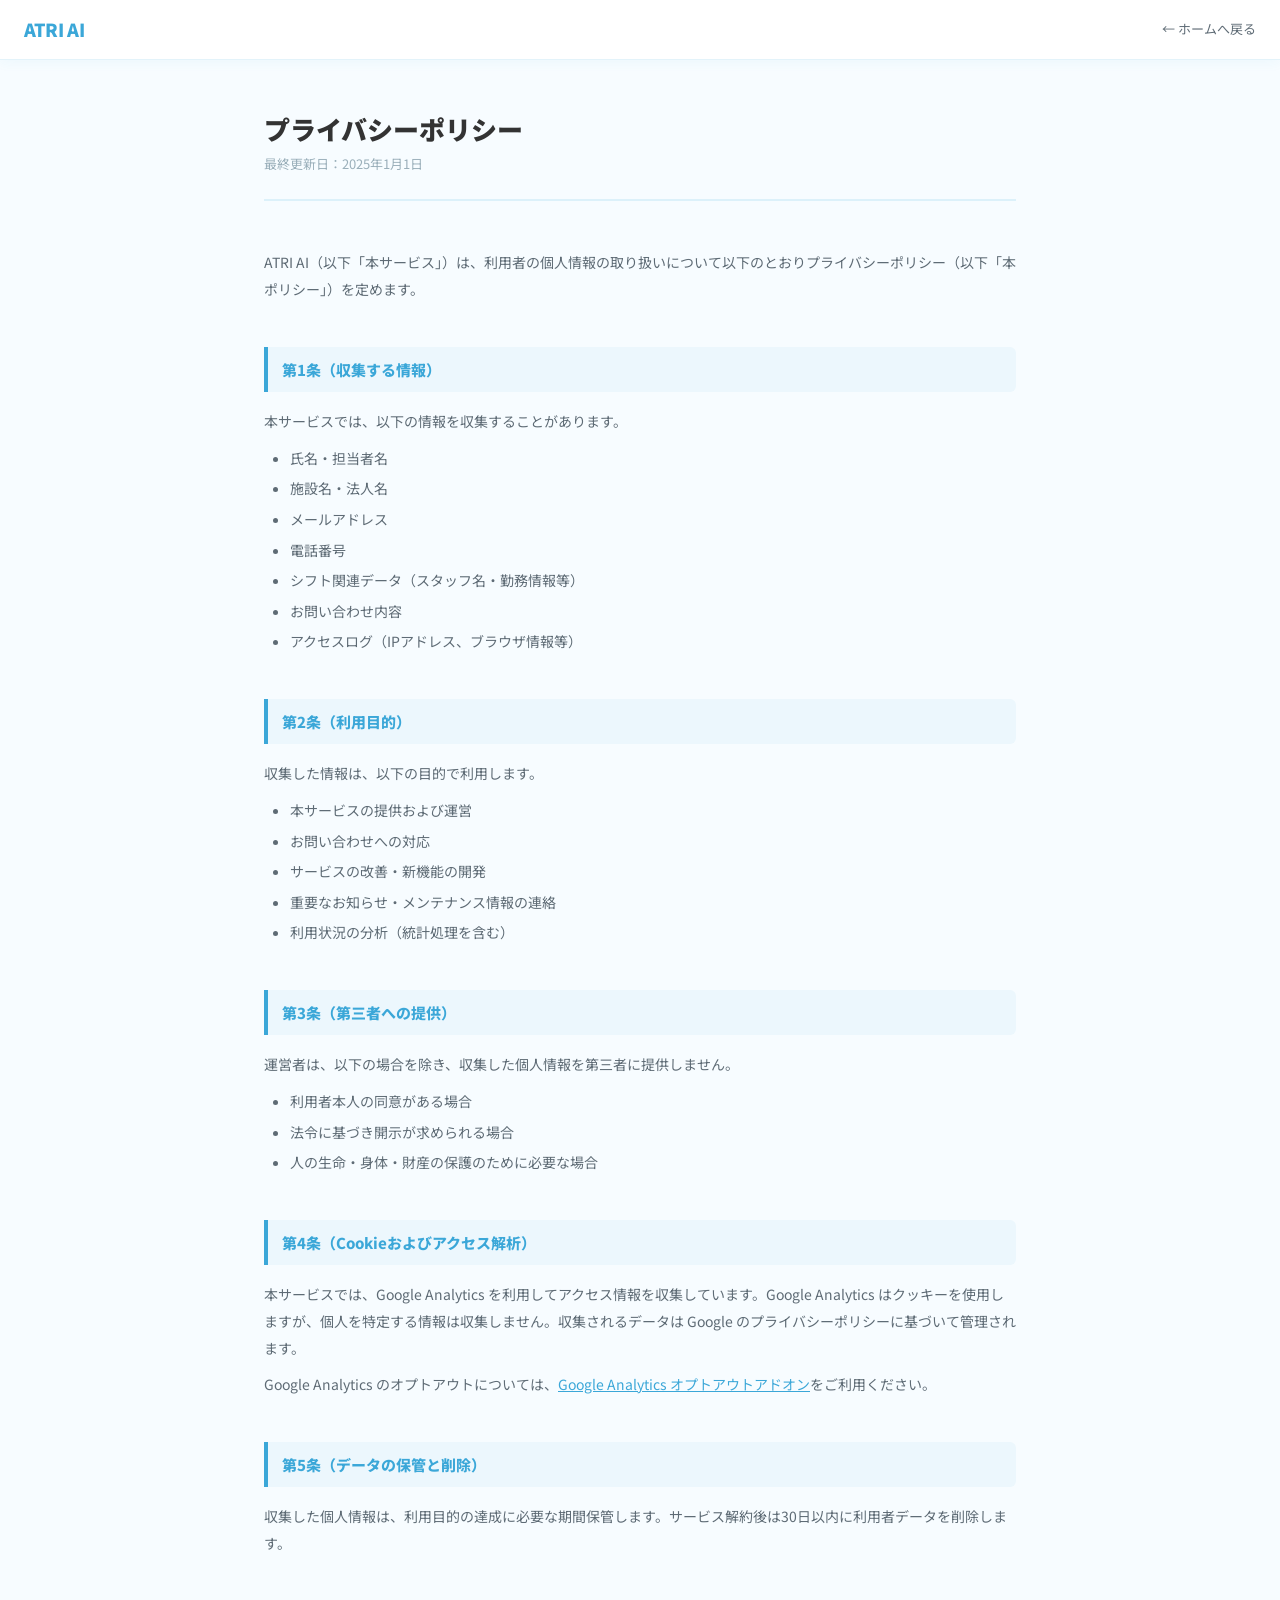
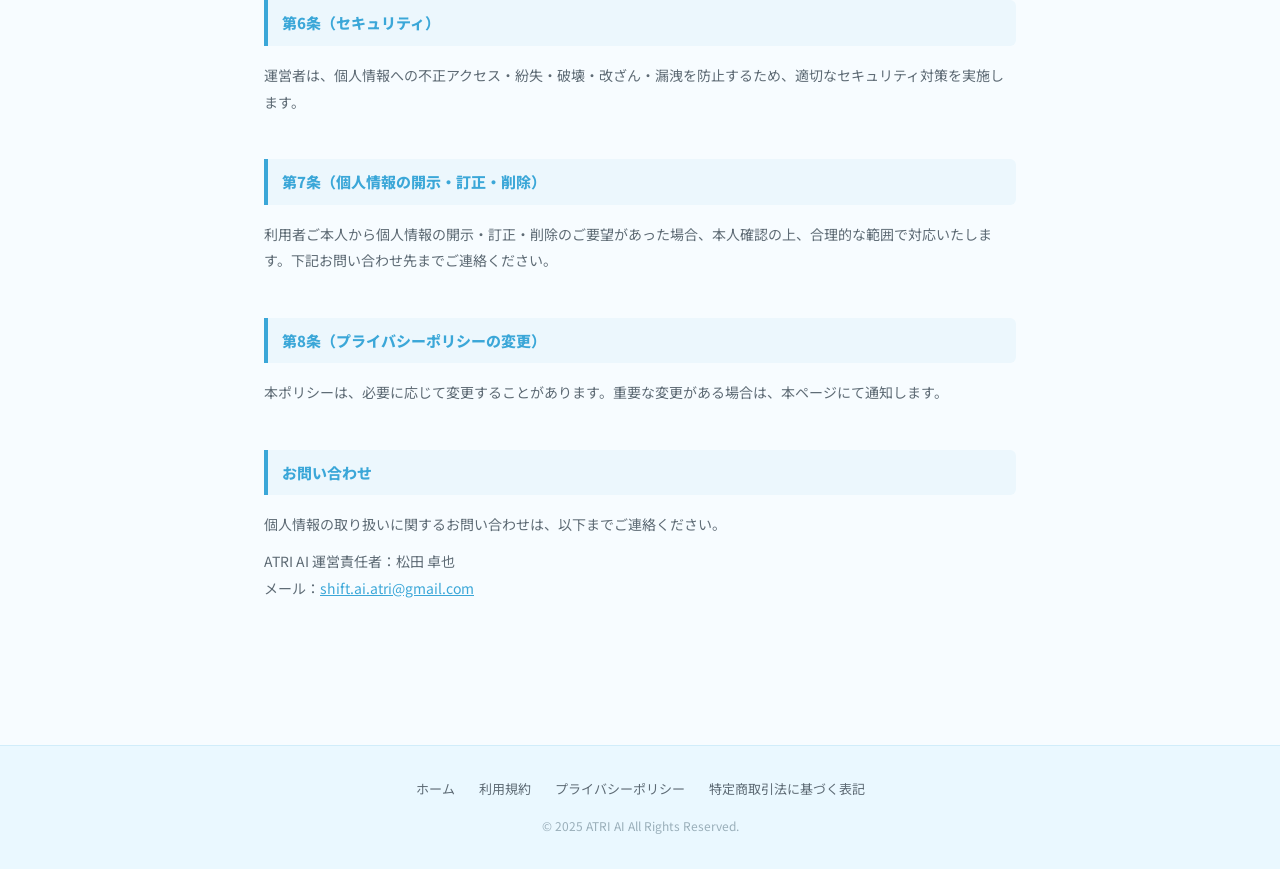
==== privacy.html @ 28c3974d "法務ページ（利用規約・プライバシーポリシー・特定商取引法）を追加" ====
<!DOCTYPE html>
<html lang="ja">
<head>
  <meta charset="UTF-8">
  <meta name="viewport" content="width=device-width, initial-scale=1.0">
  <title>プライバシーポリシー | ATRI AI</title>
  <meta name="description" content="ATRI AIのプライバシーポリシーです。個人情報の収集・利用・管理方針について説明しています。">
  <meta name="robots" content="noindex, nofollow">
  <link rel="stylesheet" href="legal.css">
  <!-- Google tag (gtag.js) -->
  <script async src="https://www.googletagmanager.com/gtag/js?id=G-LX3CBWZG6T"></script>
  <script>
    window.dataLayer = window.dataLayer || [];
    function gtag(){dataLayer.push(arguments);}
    gtag('js', new Date());
    gtag('config', 'G-LX3CBWZG6T');
  </script>
</head>
<body>
  <nav class="legal-nav">
    <a href="index.html" class="legal-nav-logo">ATRI AI</a>
    <a href="index.html" class="legal-nav-back">← ホームへ戻る</a>
  </nav>

  <main class="legal-main">
    <header class="legal-header">
      <h1 class="legal-title">プライバシーポリシー</h1>
      <p class="legal-updated">最終更新日：2025年1月1日</p>
    </header>

    <section class="legal-section">
      <p>ATRI AI（以下「本サービス」）は、利用者の個人情報の取り扱いについて以下のとおりプライバシーポリシー（以下「本ポリシー」）を定めます。</p>
    </section>

    <section class="legal-section">
      <h2>第1条（収集する情報）</h2>
      <p>本サービスでは、以下の情報を収集することがあります。</p>
      <ul>
        <li>氏名・担当者名</li>
        <li>施設名・法人名</li>
        <li>メールアドレス</li>
        <li>電話番号</li>
        <li>シフト関連データ（スタッフ名・勤務情報等）</li>
        <li>お問い合わせ内容</li>
        <li>アクセスログ（IPアドレス、ブラウザ情報等）</li>
      </ul>
    </section>

    <section class="legal-section">
      <h2>第2条（利用目的）</h2>
      <p>収集した情報は、以下の目的で利用します。</p>
      <ul>
        <li>本サービスの提供および運営</li>
        <li>お問い合わせへの対応</li>
        <li>サービスの改善・新機能の開発</li>
        <li>重要なお知らせ・メンテナンス情報の連絡</li>
        <li>利用状況の分析（統計処理を含む）</li>
      </ul>
    </section>

    <section class="legal-section">
      <h2>第3条（第三者への提供）</h2>
      <p>運営者は、以下の場合を除き、収集した個人情報を第三者に提供しません。</p>
      <ul>
        <li>利用者本人の同意がある場合</li>
        <li>法令に基づき開示が求められる場合</li>
        <li>人の生命・身体・財産の保護のために必要な場合</li>
      </ul>
    </section>

    <section class="legal-section">
      <h2>第4条（Cookieおよびアクセス解析）</h2>
      <p>本サービスでは、Google Analytics を利用してアクセス情報を収集しています。Google Analytics はクッキーを使用しますが、個人を特定する情報は収集しません。収集されるデータは Google のプライバシーポリシーに基づいて管理されます。</p>
      <p>Google Analytics のオプトアウトについては、<a href="https://tools.google.com/dlpage/gaoptout" target="_blank" rel="noopener noreferrer">Google Analytics オプトアウトアドオン</a>をご利用ください。</p>
    </section>

    <section class="legal-section">
      <h2>第5条（データの保管と削除）</h2>
      <p>収集した個人情報は、利用目的の達成に必要な期間保管します。サービス解約後は30日以内に利用者データを削除します。</p>
    </section>

    <section class="legal-section">
      <h2>第6条（セキュリティ）</h2>
      <p>運営者は、個人情報への不正アクセス・紛失・破壊・改ざん・漏洩を防止するため、適切なセキュリティ対策を実施します。</p>
    </section>

    <section class="legal-section">
      <h2>第7条（個人情報の開示・訂正・削除）</h2>
      <p>利用者ご本人から個人情報の開示・訂正・削除のご要望があった場合、本人確認の上、合理的な範囲で対応いたします。下記お問い合わせ先までご連絡ください。</p>
    </section>

    <section class="legal-section">
      <h2>第8条（プライバシーポリシーの変更）</h2>
      <p>本ポリシーは、必要に応じて変更することがあります。重要な変更がある場合は、本ページにて通知します。</p>
    </section>

    <section class="legal-section">
      <h2>お問い合わせ</h2>
      <p>個人情報の取り扱いに関するお問い合わせは、以下までご連絡ください。</p>
      <p>ATRI AI 運営責任者：松田 卓也<br>
      メール：<a href="mailto:shift.ai.atri@gmail.com">shift.ai.atri@gmail.com</a></p>
    </section>
  </main>

  <footer class="legal-footer">
    <nav class="legal-footer-links">
      <a href="index.html">ホーム</a>
      <a href="terms.html">利用規約</a>
      <a href="privacy.html">プライバシーポリシー</a>
      <a href="tokusho.html">特定商取引法に基づく表記</a>
    </nav>
    <p class="legal-footer-copy">© 2025 ATRI AI All Rights Reserved.</p>
  </footer>
</body>
</html>
---- legal.css ----
/* =====================================================
   ATRI AI — 法務ページ共通スタイル
   ===================================================== */
@import url('https://fonts.googleapis.com/css2?family=Noto+Sans+JP:wght@400;700;900&display=swap');

*, *::before, *::after {
  box-sizing: border-box;
  margin: 0;
  padding: 0;
}

body {
  font-family: 'Noto Sans JP', sans-serif;
  background: #F7FCFF;
  color: #333333;
  line-height: 1.7;
  font-size: 16px;
}

/* ナビバー */
.legal-nav {
  background: #fff;
  border-bottom: 1px solid rgba(59, 167, 216, 0.14);
  padding: 14px 24px;
  display: flex;
  align-items: center;
  gap: 16px;
  position: sticky;
  top: 0;
  z-index: 100;
  box-shadow: 0 2px 12px rgba(59, 167, 216, 0.06);
}

.legal-nav-logo {
  font-size: 18px;
  font-weight: 900;
  color: #3BA7D8;
  text-decoration: none;
  letter-spacing: -0.02em;
}

.legal-nav-back {
  margin-left: auto;
  font-size: 13px;
  color: #5E6B75;
  text-decoration: none;
  display: flex;
  align-items: center;
  gap: 4px;
  transition: color 0.2s;
}

.legal-nav-back:hover { color: #3BA7D8; }

/* メインコンテンツ */
.legal-main {
  max-width: 800px;
  margin: 0 auto;
  padding: 52px 24px 100px;
}

.legal-header {
  margin-bottom: 48px;
  padding-bottom: 24px;
  border-bottom: 2px solid rgba(59, 167, 216, 0.14);
}

.legal-title {
  font-size: 26px;
  font-weight: 900;
  color: #333;
  margin-bottom: 8px;
  line-height: 1.3;
}

.legal-updated {
  font-size: 13px;
  color: #9AAFBA;
}

/* セクション */
.legal-section {
  margin-bottom: 44px;
}

.legal-section h2 {
  font-size: 15px;
  font-weight: 800;
  color: #3BA7D8;
  padding: 10px 14px;
  background: rgba(59, 167, 216, 0.06);
  border-left: 4px solid #3BA7D8;
  border-radius: 0 6px 6px 0;
  margin-bottom: 16px;
}

.legal-section p {
  font-size: 14px;
  color: #5E6B75;
  line-height: 1.9;
  margin-bottom: 10px;
}

.legal-section p:last-child { margin-bottom: 0; }

.legal-section ul {
  padding-left: 1.6em;
  margin-bottom: 10px;
}

.legal-section li {
  font-size: 14px;
  color: #5E6B75;
  line-height: 1.9;
  margin-bottom: 4px;
}

.legal-section a { color: #3BA7D8; }

/* テーブル（特定商取引法） */
.legal-table {
  width: 100%;
  border-collapse: collapse;
  font-size: 14px;
  margin-top: 4px;
}

.legal-table th,
.legal-table td {
  padding: 14px 16px;
  border: 1px solid rgba(59, 167, 216, 0.16);
  text-align: left;
  vertical-align: top;
}

.legal-table th {
  background: rgba(59, 167, 216, 0.07);
  font-weight: 700;
  color: #333;
  width: 30%;
  white-space: nowrap;
}

.legal-table td {
  color: #5E6B75;
  line-height: 1.85;
}

/* フッター */
.legal-footer {
  background: #EAF8FF;
  border-top: 1px solid rgba(59, 167, 216, 0.14);
  padding: 32px 24px;
  text-align: center;
}

.legal-footer-links {
  display: flex;
  justify-content: center;
  flex-wrap: wrap;
  gap: 8px 24px;
  margin-bottom: 16px;
}

.legal-footer-links a {
  font-size: 13px;
  color: #5E6B75;
  text-decoration: none;
  transition: color 0.2s;
}

.legal-footer-links a:hover { color: #3BA7D8; }

.legal-footer-copy {
  font-size: 12px;
  color: #9AAFBA;
}

/* スマホ対応 */
@media (max-width: 640px) {
  .legal-main {
    padding: 36px 16px 80px;
  }

  .legal-title {
    font-size: 20px;
  }

  .legal-table th {
    width: 38%;
    white-space: normal;
  }

  .legal-table th,
  .legal-table td {
    padding: 10px 12px;
    font-size: 13px;
  }
}
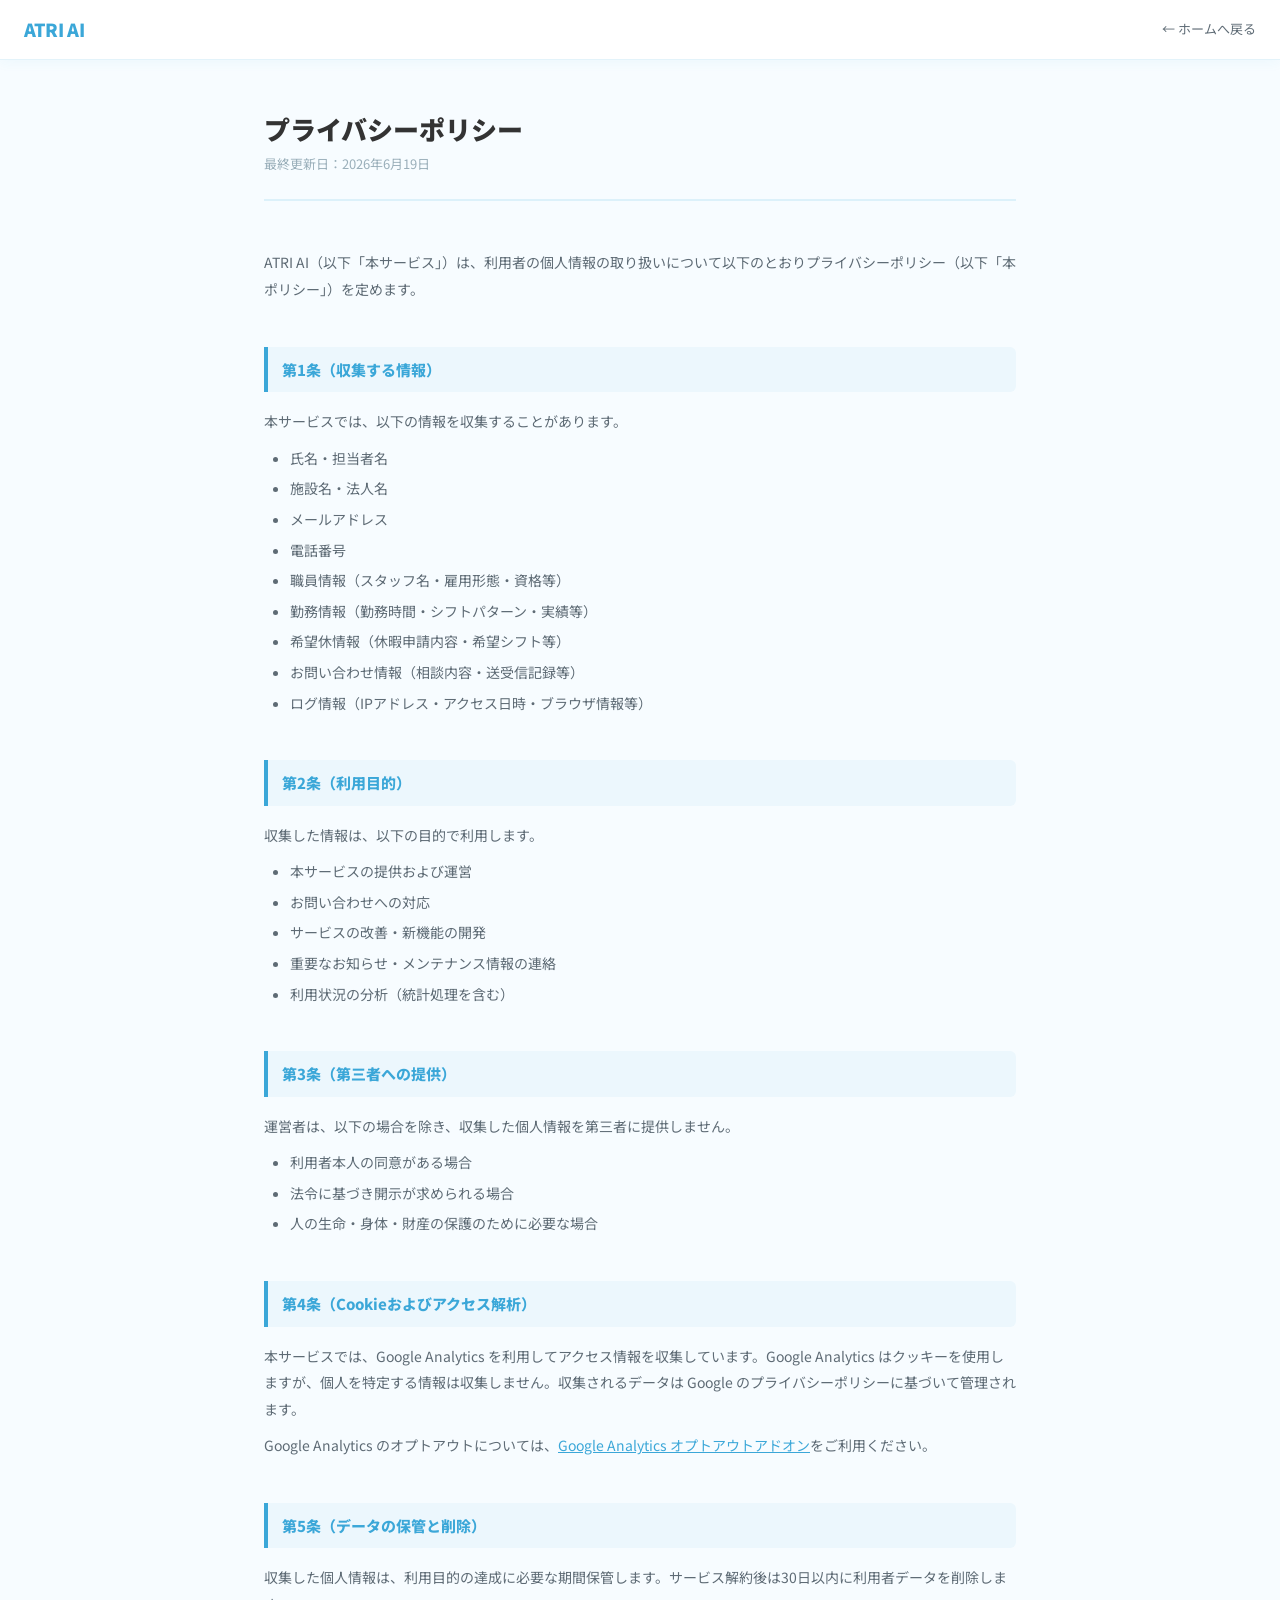
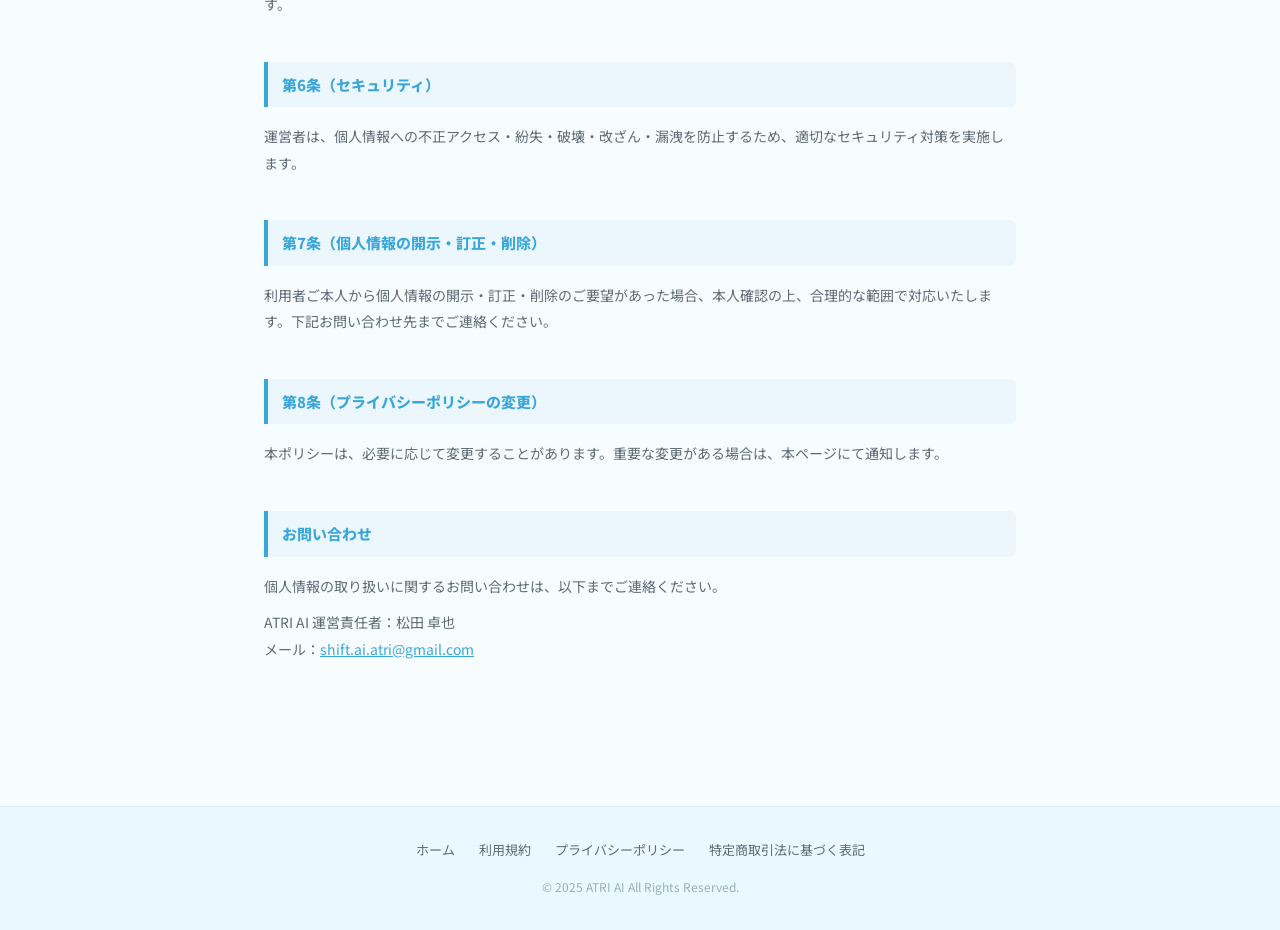
==== commit aef5f561: "法務ページを修正（更新日統一・特商法事業者表記・支払時期・プライバシー情報詳細化）" ====
--- a/privacy.html
+++ b/privacy.html
@@ -25,7 +25,7 @@
   <main class="legal-main">
     <header class="legal-header">
       <h1 class="legal-title">プライバシーポリシー</h1>
-      <p class="legal-updated">最終更新日：2025年1月1日</p>
+      <p class="legal-updated">最終更新日：2026年6月19日</p>
     </header>
 
     <section class="legal-section">
@@ -40,9 +40,11 @@
         <li>施設名・法人名</li>
         <li>メールアドレス</li>
         <li>電話番号</li>
-        <li>シフト関連データ（スタッフ名・勤務情報等）</li>
-        <li>お問い合わせ内容</li>
-        <li>アクセスログ（IPアドレス、ブラウザ情報等）</li>
+        <li>職員情報（スタッフ名・雇用形態・資格等）</li>
+        <li>勤務情報（勤務時間・シフトパターン・実績等）</li>
+        <li>希望休情報（休暇申請内容・希望シフト等）</li>
+        <li>お問い合わせ情報（相談内容・送受信記録等）</li>
+        <li>ログ情報（IPアドレス・アクセス日時・ブラウザ情報等）</li>
       </ul>
     </section>
 
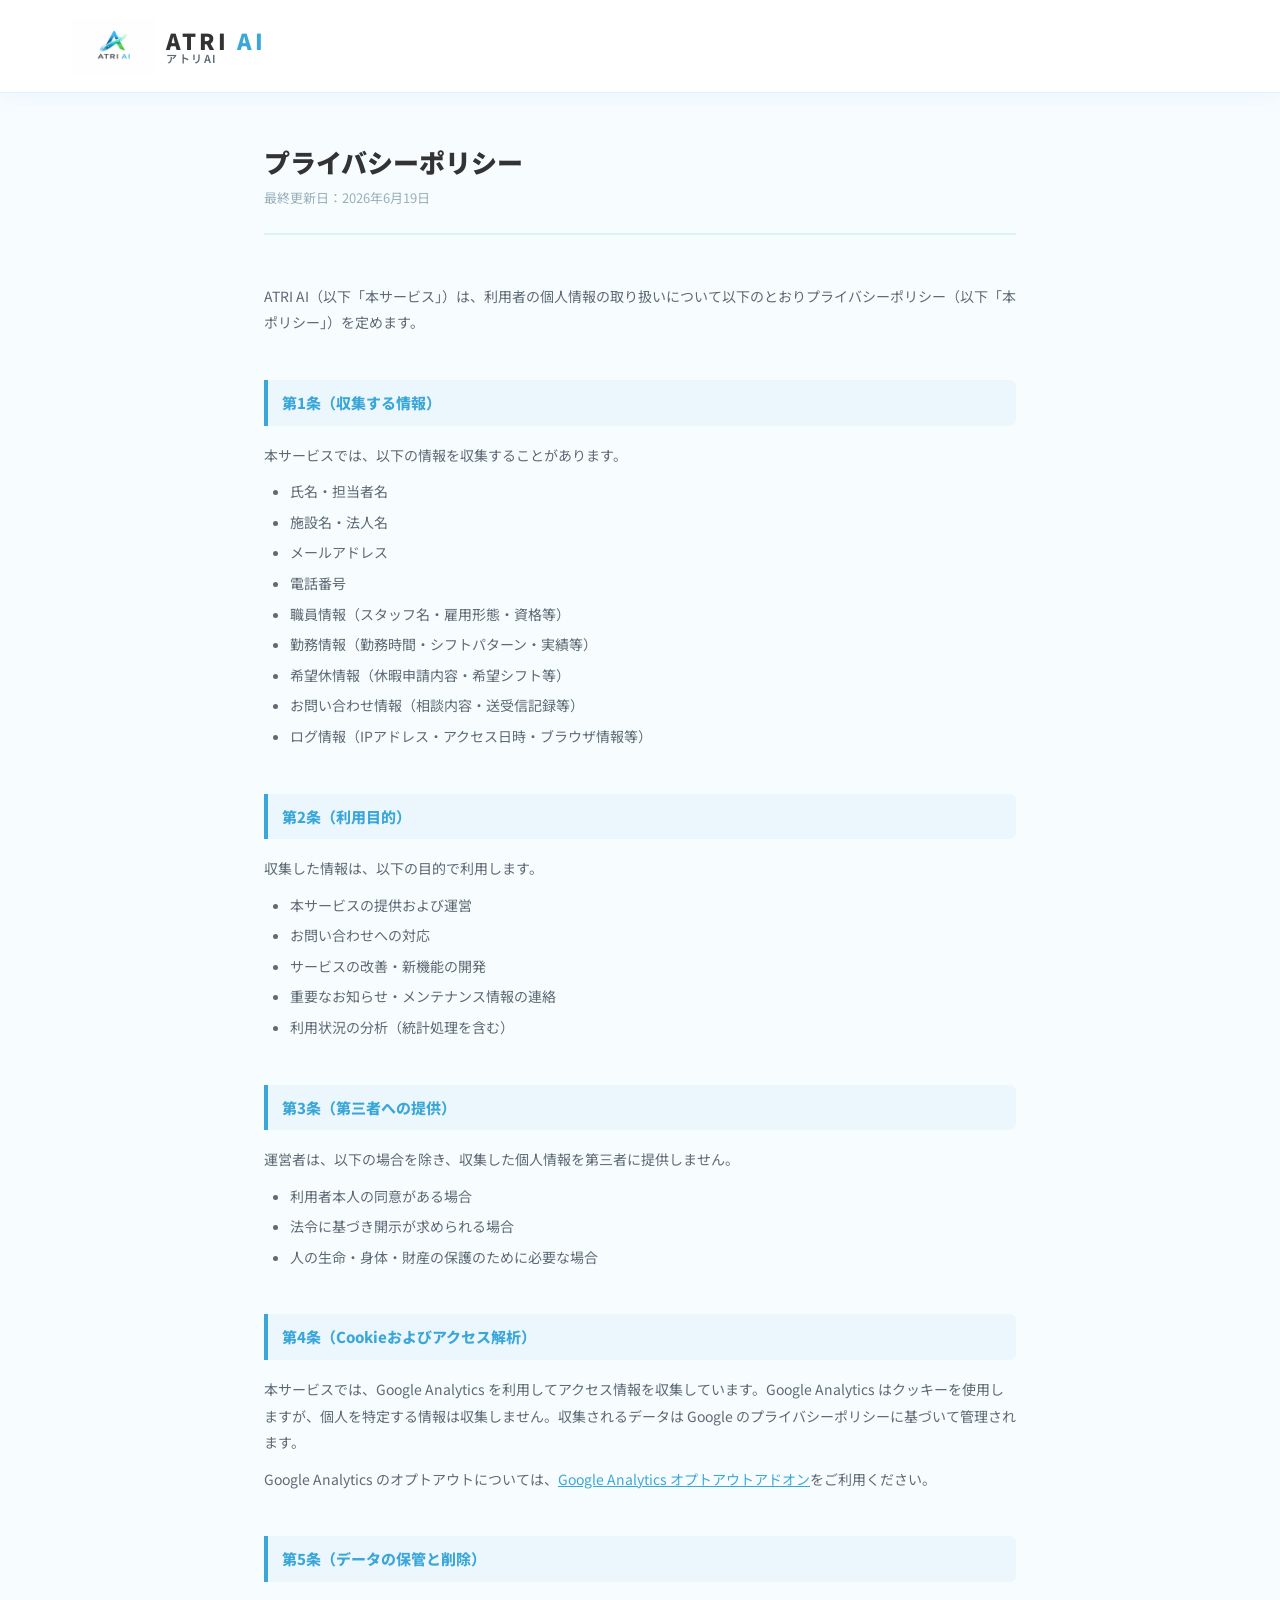
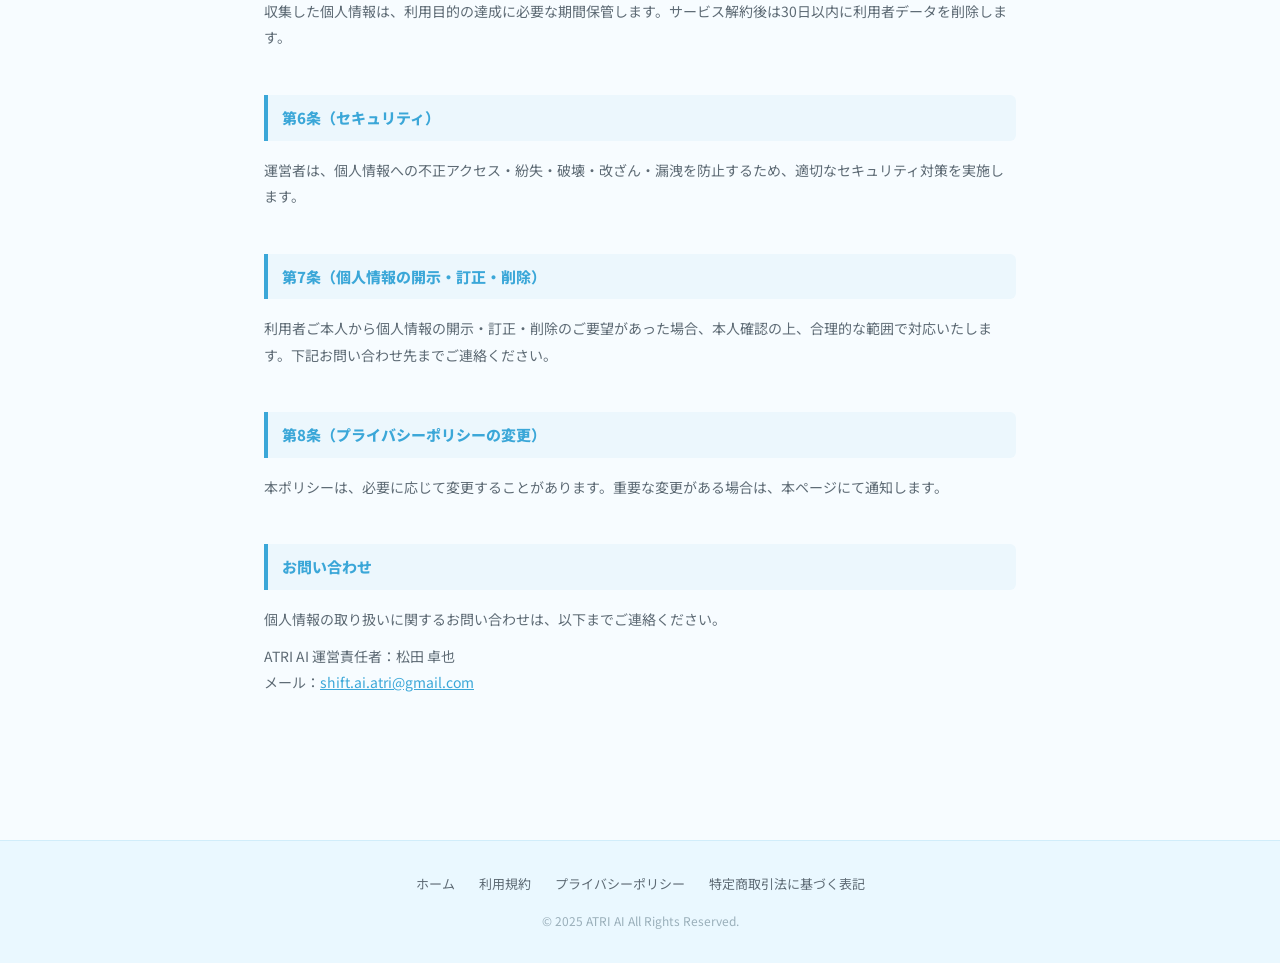
==== commit 48555c71: "法務ページのヘッダーをホームページと統一（ロゴ画像・ナビデザイン）" ====
--- a/privacy.html
+++ b/privacy.html
@@ -18,8 +18,15 @@
 </head>
 <body>
   <nav class="legal-nav">
-    <a href="index.html" class="legal-nav-logo">ATRI AI</a>
-    <a href="index.html" class="legal-nav-back">← ホームへ戻る</a>
+    <div class="nav-container">
+      <a href="index.html" class="nav-logo">
+        <img src="images/logo-dark.png" alt="ATRI AI ロゴ" class="logo-img">
+        <div class="logo-text-wrap">
+          <span class="logo-text">ATRI <span class="logo-accent">AI</span></span>
+          <span class="logo-text-ja">アトリAI</span>
+        </div>
+      </a>
+    </div>
   </nav>
 
   <main class="legal-main">
--- a/legal.css
+++ b/legal.css
@@ -17,40 +17,81 @@
   font-size: 16px;
 }
 
-/* ナビバー */
+/* ナビバー（index.htmlと同一デザイン） */
 .legal-nav {
-  background: #fff;
-  border-bottom: 1px solid rgba(59, 167, 216, 0.14);
-  padding: 14px 24px;
-  display: flex;
-  align-items: center;
-  gap: 16px;
   position: sticky;
   top: 0;
   z-index: 100;
-  box-shadow: 0 2px 12px rgba(59, 167, 216, 0.06);
-}
-
-.legal-nav-logo {
-  font-size: 18px;
+  background: rgba(255, 255, 255, 0.97);
+  backdrop-filter: blur(20px);
+  -webkit-backdrop-filter: blur(20px);
+  border-bottom: 1px solid rgba(59, 167, 216, 0.14);
+  box-shadow: 0 2px 20px rgba(59, 167, 216, 0.08);
+}
+
+.nav-container {
+  max-width: 1200px;
+  margin: 0 auto;
+  padding: 18px 32px;
+  display: flex;
+  align-items: center;
+}
+
+.nav-logo {
+  display: flex;
+  align-items: center;
+  gap: 10px;
+  flex-shrink: 0;
+  text-decoration: none;
+}
+
+.logo-img {
+  height: 56px;
+  width: auto;
+  display: block;
+  object-fit: contain;
+  flex-shrink: 0;
+  mix-blend-mode: multiply;
+}
+
+.logo-text-wrap {
+  display: flex;
+  flex-direction: column;
+  gap: 2px;
+  line-height: 1;
+}
+
+.logo-text {
+  font-family: 'Inter', 'Noto Sans JP', sans-serif;
+  font-size: 22px;
   font-weight: 900;
-  color: #3BA7D8;
-  text-decoration: none;
-  letter-spacing: -0.02em;
-}
-
-.legal-nav-back {
-  margin-left: auto;
-  font-size: 13px;
-  color: #5E6B75;
-  text-decoration: none;
-  display: flex;
-  align-items: center;
-  gap: 4px;
-  transition: color 0.2s;
-}
-
-.legal-nav-back:hover { color: #3BA7D8; }
+  letter-spacing: 3px;
+  color: #333333;
+  line-height: 1;
+}
+
+.logo-text-ja {
+  font-size: 11px;
+  font-weight: 600;
+  letter-spacing: 1.5px;
+  color: #5E6B75;
+}
+
+.logo-accent { color: #3BA7D8; }
+
+@media (max-width: 768px) {
+  .nav-container { padding: 10px 16px; }
+  .logo-img      { height: 36px; }
+  .logo-text     { font-size: 18px; }
+  .logo-text-ja  { display: none; }
+}
+
+@media (max-width: 480px) {
+  .logo-img      { height: 32px; }
+  .logo-text     { font-size: 16px; }
+  .nav-container { padding: 10px 14px; }
+  .logo-text-wrap { gap: 0; }
+}
 
 /* メインコンテンツ */
 .legal-main {
